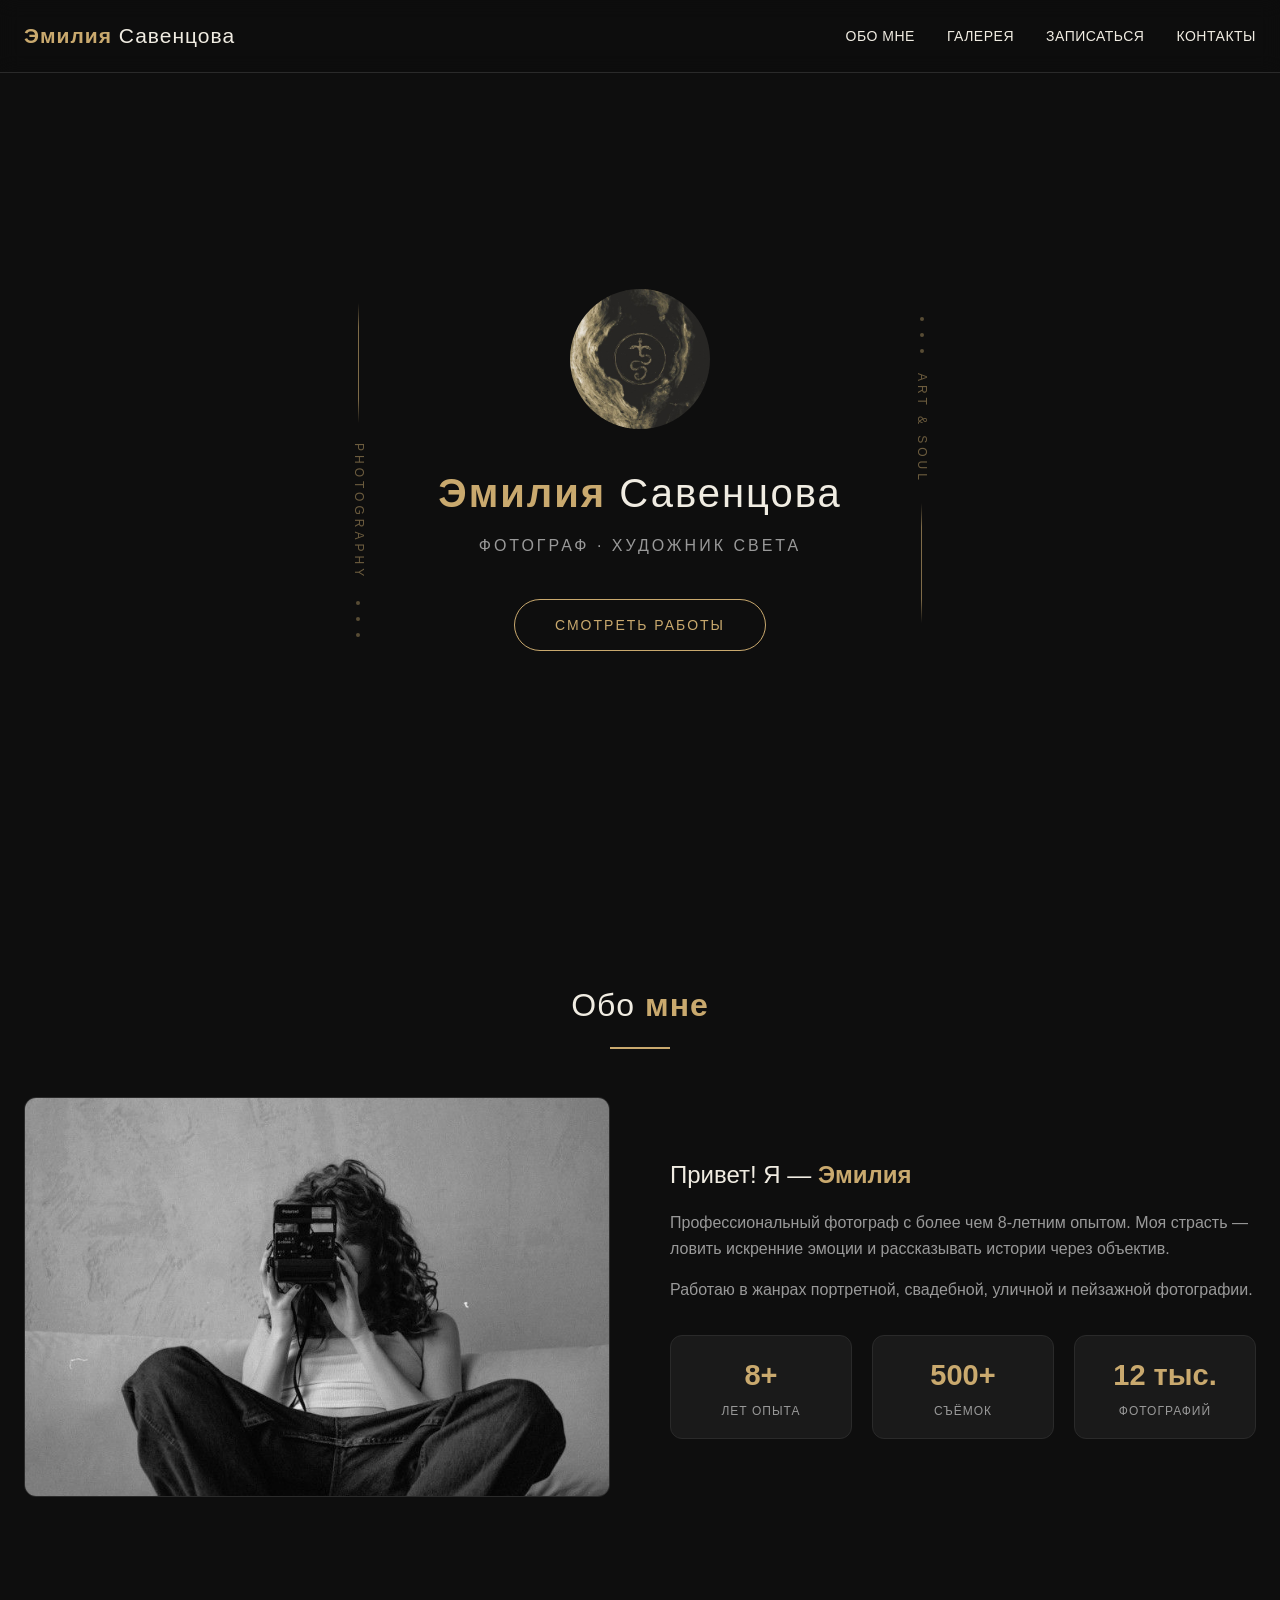
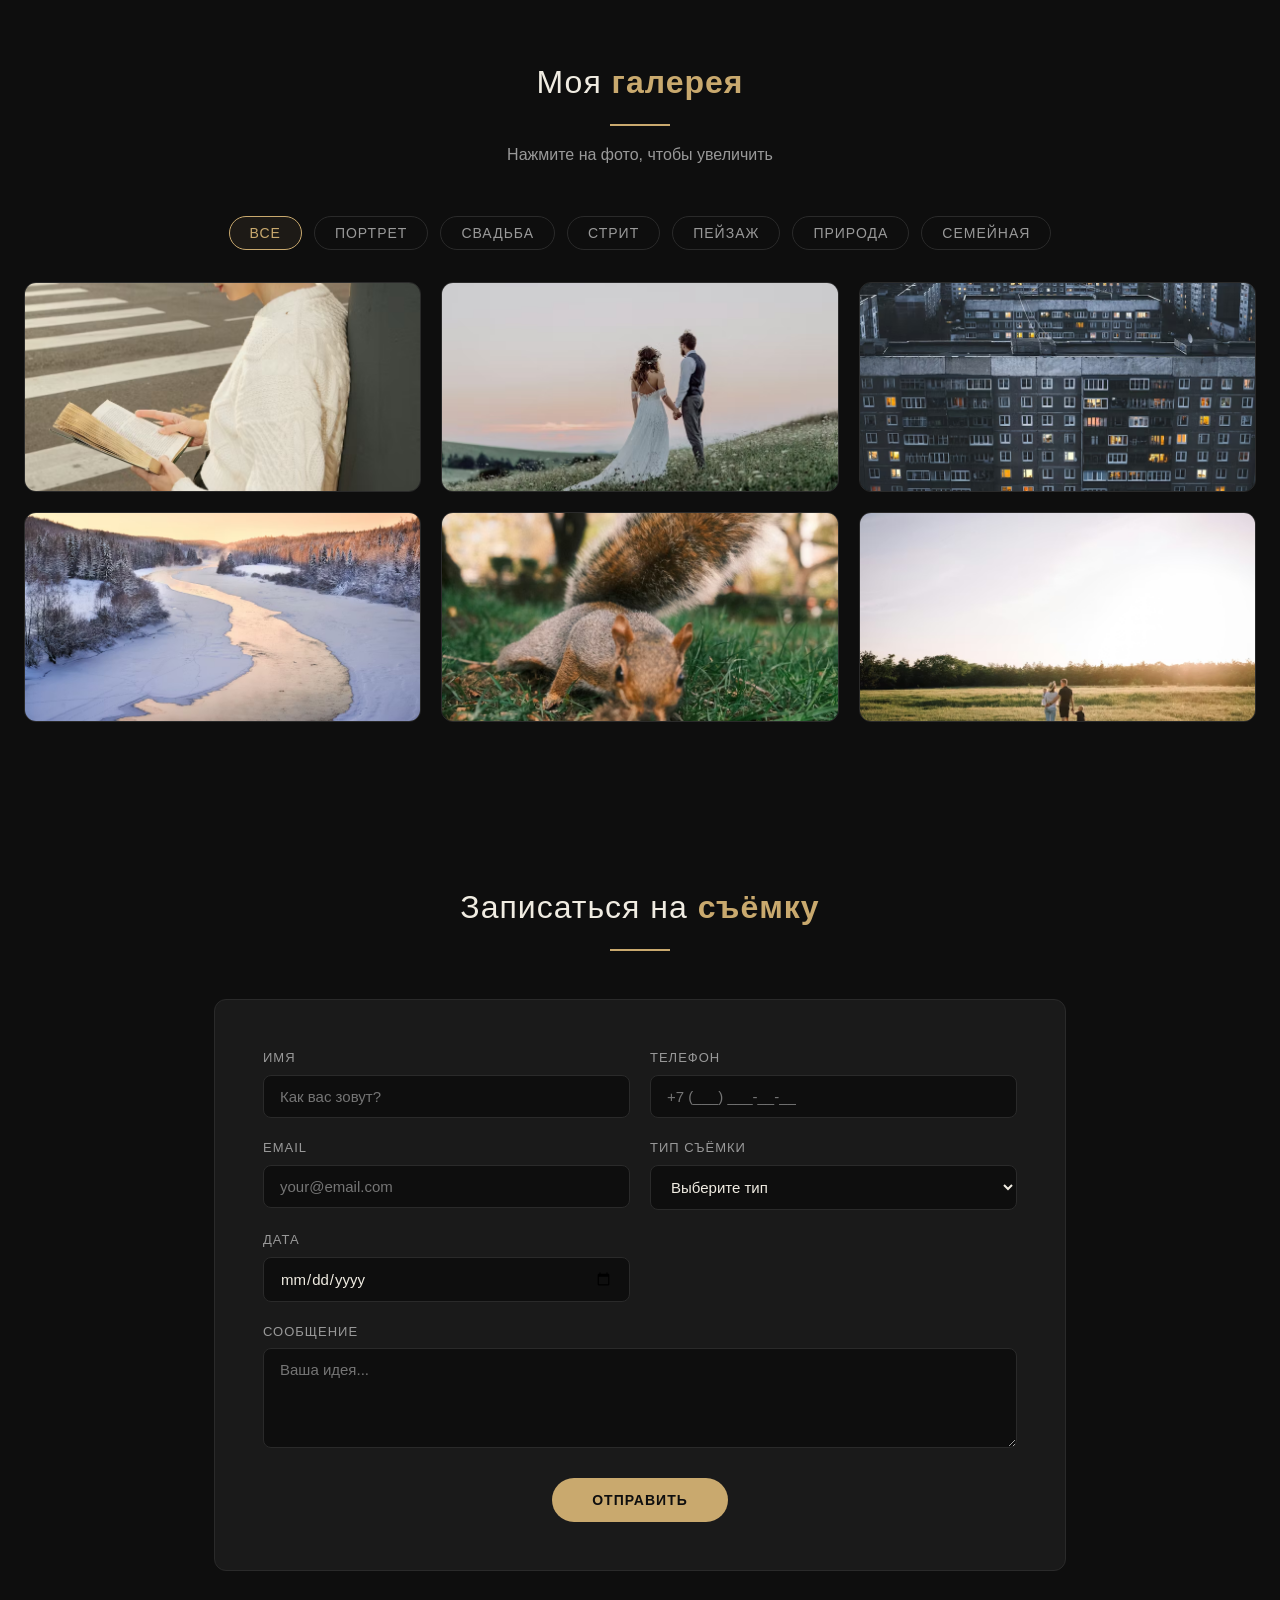
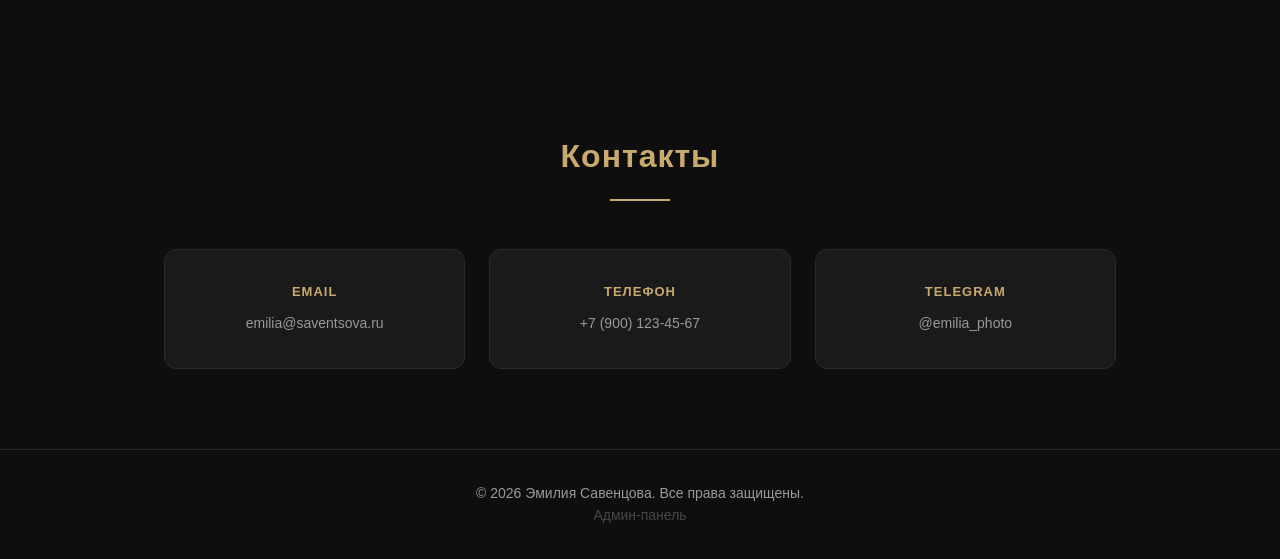
==== index.html @ f5485b7a "Add files via upload" ====
<!DOCTYPE html>
<html lang="ru">
<head>
  <meta charset="UTF-8">
  <meta name="viewport" content="width=device-width, initial-scale=1.0">
  <title>Эмилия Савенцова — Фотограф</title>
  <link rel="stylesheet" href="css/style.css">
</head>
<body>

  <!-- экран загрузки -->
  <div class="preloader">
    <div class="preloader__spinner"></div>
  </div>

  <!-- шапка сайта -->
  <header class="header">
    <div class="header__container">
      <a href="#main" class="header__logo">Эмилия <span class="header__logo-accent">Савенцова</span></a>
      <nav class="nav">
        <ul class="nav__list" id="navList">
          <li class="nav__item"><a href="#about" class="nav__link">Обо мне</a></li>
          <li class="nav__item"><a href="#gallery" class="nav__link">Галерея</a></li>
          <li class="nav__item"><a href="#booking" class="nav__link">Записаться</a></li>
          <li class="nav__item"><a href="#contacts" class="nav__link">Контакты</a></li>
        </ul>
        <button class="nav__burger" id="burgerBtn" aria-label="Меню">
          <span class="nav__burger-line"></span>
          <span class="nav__burger-line"></span>
          <span class="nav__burger-line"></span>
        </button>
      </nav>
    </div>
  </header>

  <main>
    <div class="container">
      
      <!-- главный экран -->
      <section class="main" id="main">
        <div class="main__decor main__decor--left">
          <div class="main__decor-line"></div>
          <span class="main__decor-text">Photography</span>
          <div class="main__decor-dots"><span></span><span></span><span></span></div>
        </div>

        <div class="main__content">
          <div class="main__avatar">
            <img class="main__avatar-img" src="images/logo_2.jpg" alt="Логотип">
          </div>
          <h1 class="main__title"><strong class="main__title-accent">Эмилия</strong> Савенцова</h1>
          <p class="main__subtitle">Фотограф · Художник света</p>
          <a href="#gallery" class="main__btn">Смотреть работы</a>
        </div>

        <div class="main__decor main__decor--right">
          <div class="main__decor-dots"><span></span><span></span><span></span></div>
          <span class="main__decor-text">Art & Soul</span>
          <div class="main__decor-line"></div>
        </div>
      </section>

      <!-- Обо мне -->
      <section class="about" id="about">
        <div class="about__header section-header">
          <h2 class="section-header__title">Обо <strong class="section-header__title-accent">мне</strong></h2>
          <div class="section-header__divider"></div>
        </div>
        <div class="about__grid">
          <div class="about__image">
            <img class="about__image-img" src="images/logo.jpg" alt="Фото Эмилии">
          </div>
          <div class="about__text">
            <h3 class="about__subtitle">Привет! Я — <strong class="about__subtitle-accent">Эмилия</strong></h3>
            <p class="about__desc">Профессиональный фотограф с более чем 8-летним опытом. Моя страсть — ловить искренние эмоции и рассказывать истории через объектив.</p>
            <p class="about__desc">Работаю в жанрах портретной, свадебной, уличной и пейзажной фотографии.</p>
            <div class="about__stats">
              <div class="about__stat"><div class="about__stat-number">8+</div><div class="about__stat-label">Лет опыта</div></div>
              <div class="about__stat"><div class="about__stat-number">500+</div><div class="about__stat-label">Съёмок</div></div>
              <div class="about__stat"><div class="about__stat-number">12 тыс.</div><div class="about__stat-label">Фотографий</div></div>
            </div>
          </div>
        </div>
      </section>

      <!-- Галерея -->
      <section class="gallery" id="gallery">
        <div class="gallery__header section-header">
          <h2 class="section-header__title">Моя <strong class="section-header__title-accent">галерея</strong></h2>
          <div class="section-header__divider"></div>
          <p class="section-header__desc">Нажмите на фото, чтобы увеличить</p>
        </div>

        <div class="gallery__filters">
          <button class="gallery__filter-btn gallery__filter-btn--active" data-filter="all">Все</button>
          <button class="gallery__filter-btn" data-filter="portrait">Портрет</button>
          <button class="gallery__filter-btn" data-filter="wedding">Свадьба</button>
          <button class="gallery__filter-btn" data-filter="street">Стрит</button>
          <button class="gallery__filter-btn" data-filter="landscape">Пейзаж</button>
          <button class="gallery__filter-btn" data-filter="nature">Природа</button>
          <button class="gallery__filter-btn" data-filter="family">Семейная</button>
        </div>

        <div class="gallery__grid">
          <div class="gallery__item" data-category="portrait">
            <img class="gallery__item-img" src="images/portrait_1.avif" alt="Портрет" loading="lazy">
            <div class="gallery__item-overlay">
              <div class="gallery__item-title">Портрет в студии</div>
              <div class="gallery__item-category">Портрет</div>
            </div>
          </div>
          <div class="gallery__item" data-category="wedding">
            <img class="gallery__item-img" src="images/wedding_1.avif" alt="Свадьба" loading="lazy">
            <div class="gallery__item-overlay">
              <div class="gallery__item-title">Свадебная фотосессия</div>
              <div class="gallery__item-category">Свадьба</div>
            </div>
          </div>
          <div class="gallery__item" data-category="street">
            <img class="gallery__item-img" src="images/street_1.avif" alt="Стрит" loading="lazy">
            <div class="gallery__item-overlay">
              <div class="gallery__item-title">Городские огни</div>
              <div class="gallery__item-category">Стрит</div>
            </div>
          </div>
          <div class="gallery__item" data-category="landscape">
            <img class="gallery__item-img" src="images/landscape_1.avif" alt="Пейзаж" loading="lazy">
            <div class="gallery__item-overlay">
              <div class="gallery__item-title">Горное озеро</div>
              <div class="gallery__item-category">Пейзаж</div>
            </div>
          </div>
          <div class="gallery__item" data-category="nature">
            <img class="gallery__item-img" src="images/nature_1.avif" alt="Природа" loading="lazy">
            <div class="gallery__item-overlay">
              <div class="gallery__item-title">Весенний бельченок</div>
              <div class="gallery__item-category">Природа</div>
            </div>
          </div>
          <div class="gallery__item" data-category="family">
            <img class="gallery__item-img" src="images/family_1.avif" alt="Семейная" loading="lazy">
            <div class="gallery__item-overlay">
              <div class="gallery__item-title">Семейный день</div>
              <div class="gallery__item-category">Семейная</div>
            </div>
          </div>
        </div>
      </section>

      <!-- Форма записи -->
      <section class="booking" id="booking">
        <div class="booking__header section-header">
          <h2 class="section-header__title">Записаться на <strong class="section-header__title-accent">съёмку</strong></h2>
          <div class="section-header__divider"></div>
        </div>
        <form class="booking__form" id="bookingForm">
          <div class="booking__form-group">
            <label class="booking__form-label" for="bookName">Имя</label>
            <input class="booking__form-input" type="text" id="bookName" placeholder="Как вас зовут?" required>
          </div>
          <div class="booking__form-group">
            <label class="booking__form-label" for="bookPhone">Телефон</label>
            <input class="booking__form-input" type="tel" id="bookPhone" placeholder="+7 (___) ___-__-__" required>
          </div>
          <div class="booking__form-group">
            <label class="booking__form-label" for="bookEmail">Email</label>
            <input class="booking__form-input" type="email" id="bookEmail" placeholder="your@email.com">
          </div>
          <div class="booking__form-group">
            <label class="booking__form-label" for="bookType">Тип съёмки</label>
            <select class="booking__form-select" id="bookType" required>
              <option value="" disabled selected>Выберите тип</option>
              <option value="portrait">Портрет</option>
              <option value="wedding">Свадьба</option>
              <option value="family">Семейная</option>
              <option value="fashion">Фэшн</option>
              <option value="event">Мероприятие</option>
              <option value="other">Другое</option>
            </select>
          </div>
          <div class="booking__form-group">
            <label class="booking__form-label" for="bookDate">Дата</label>
            <input class="booking__form-input" type="date" id="bookDate">
          </div>
          <div class="booking__form-group booking__form-group--full">
            <label class="booking__form-label" for="bookMessage">Сообщение</label>
            <textarea class="booking__form-textarea" id="bookMessage" placeholder="Ваша идея..."></textarea>
          </div>
          <button type="submit" class="booking__form-btn">Отправить</button>
        </form>
      </section>

      <!-- Контакты -->
      <section class="contacts" id="contacts">
        <div class="contacts__header section-header">
          <h2 class="section-header__title"><strong class="section-header__title-accent">Контакты</strong></h2>
          <div class="section-header__divider"></div>
        </div>
        <div class="contacts__grid">
          <div class="contacts__card">
            <h4 class="contacts__card-title">Email</h4>
            <a class="contacts__card-link" href="mailto:emilia@saventsova.ru">emilia@saventsova.ru</a>
          </div>
          <div class="contacts__card">
            <h4 class="contacts__card-title">Телефон</h4>
            <a class="contacts__card-link" href="tel:+79001234567">+7 (900) 123-45-67</a>
          </div>
          <div class="contacts__card">
            <h4 class="contacts__card-title">Telegram</h4>
            <a class="contacts__card-link" href="https://t.me/emilia_photo" target="_blank">@emilia_photo</a>
          </div>
        </div>
      </section>

    </div>
  </main>

  <!-- Подвал -->
  <footer class="footer">
    <p class="footer__text">© 2026 Эмилия Савенцова. Все права защищены.</p>
    <!-- Админ панель -->
    <a href="admin.html" class="footer__admin-btn">Админ-панель</a>
  </footer>

  <!-- Увеличение для фото -->
  <div class="lightbox" id="lightbox">
    <button class="lightbox__close" id="lightboxClose">✕</button>
    <img class="lightbox__img" id="lightboxImg" src="" alt="">
  </div>

  <!-- Уведомления -->
  <div class="toast" id="toast"></div>

  <script src="js/script.js"></script>
</body>
</html>
---- css/style.css ----
/* сброс стилей*/
* {
  margin: 0;
  padding: 0;
  box-sizing: border-box;
}

html {
  scroll-behavior: smooth;
  -webkit-text-size-adjust: 100%;
}

body {
  font-family: 'Segoe UI', Tahoma, Geneva, Verdana, sans-serif;
  background-color: #0e0e0e;
  color: #f0ece2;
  line-height: 1.6;
  font-size: 16px;
}

a {
  color: inherit;
  text-decoration: none;
}

button {
  background: none;
  border: none;
  cursor: pointer;
  font-family: inherit;
}

ul {
  list-style: none;
}

img {
  display: block;
  max-width: 100%;
}

.container {
  max-width: 1600px;
  margin: 0 auto;

}

/* общие настройки */

.section-header {
  text-align: center;
  margin-bottom: 48px;
}

.section-header__title {
  font-size: 32px;
  font-weight: 300;
  letter-spacing: 1px;
  margin-bottom: 12px;
}

.section-header__title-accent {
  color: #c9a96e;
  font-weight: 700;
}

.section-header__desc {
  color: #999;
  max-width: 600px;
  margin: 0 auto;
  font-size: 16px;
}

.section-header__divider {
  width: 60px;
  height: 2px;
  background-color: #c9a96e;
  margin: 16px auto;
}

/* шапка */

.header {
  position: fixed;
  top: 0;
  left: 0;
  width: 100%;
  z-index: 100;
  background-color: rgba(14, 14, 14, 0.85);
  border-bottom: 1px solid #2a2a2a;
  backdrop-filter: blur(10px);
}

.header.scrolled {
  background-color: rgba(14, 14, 14, 0.95);
}

.header__container {
  max-width: 1600px;
  margin: 0 auto;
  padding: 0 24px;
  display: flex;
  align-items: center;
  justify-content: space-between;
  height: 72px;
}

.header__logo {
  font-size: 21px;
  font-weight: 700;
  letter-spacing: 1px;
  color: #c9a96e;
}

.header__logo-accent {
  color: #f0ece2;
  font-weight: 300;
}

/* меню */

.nav__list {
  display: flex;
  gap: 32px;
}

.nav__link {
  font-size: 14px;
  font-weight: 500;
  text-transform: uppercase;
  letter-spacing: 0.5px;
  padding-bottom: 4px;
  transition: color 0.3s;
  position: relative;
}

.nav__link::after {
  content: '';
  position: absolute;
  bottom: 0;
  left: 0;
  width: 0;
  height: 2px;
  background-color: #c9a96e;
  transition: width 0.3s;
}

.nav__link:hover {
  color: #c9a96e;
}

.nav__link:hover::after {
  width: 100%;
}

.nav__burger {
  display: none;
  flex-direction: column;
  gap: 5px;
  padding: 8px;
}

.nav__burger-line {
  width: 26px;
  height: 2px;
  background-color: #f0ece2;
  border-radius: 2px;
  transition: 0.3s;
}

.nav__burger.active .nav__burger-line:nth-child(1) {
  transform: rotate(45deg) translate(5px, 5px);
}
.nav__burger.active .nav__burger-line:nth-child(2) {
  opacity: 0;
}
.nav__burger.active .nav__burger-line:nth-child(3) {
  transform: rotate(-45deg) translate(5px, -5px);
}

/* Главный экран*/
.main {
  min-height: 100vh;
  display: flex;
  align-items: center;
  justify-content: center;
  text-align: center;
  padding: 120px 80px 80px; /* Увеличены отступы по бокам */
  position: relative;
  gap: 40px; /* Расстояние между декором и контентом */
}

.main__decor {
  display: flex;
  flex-direction: column;
  align-items: center;
  justify-content: center;
  gap: 20px;
  min-width: 80px;
}

.main__decor--left {
  order: 1;
}

.main__content {
  order: 2;
  flex: 0 1 auto;
  max-width: 700px;
}

.main__decor--right {
  order: 3;
}

/* Вертикальная линия */
.main__decor-line {
  width: 1px;
  height: 120px;
  background: linear-gradient(to bottom,
    transparent 0%,
    #c9a96e 20%,
    #c9a96e 80%,
    transparent 100%);
  opacity: 0.6;
}

/* Вертикальный текст */
.main__decor-text {
  writing-mode: vertical-rl;
  text-orientation: mixed;
  font-size: 12px;
  letter-spacing: 4px;
  text-transform: uppercase;
  color: #c9a96e;
  opacity: 0.5;
  font-weight: 300;
}

/* Точки */
.main__decor-dots {
  display: flex;
  flex-direction: column;
  gap: 12px;
}

.main__decor-dots span {
  width: 4px;
  height: 4px;
  border-radius: 50%;
  background-color: #c9a96e;
  opacity: 0.4;
  display: block;
}

.main__content {
  position: relative;
  z-index: 1;
  max-width: 700px;
}

.main__avatar {
  width: 140px;
  height: 140px;
  border-radius: 50%;
  margin: 0 auto 32px;
  background: linear-gradient(135deg, #c9a96e, #8b6914);
  display: flex;
  align-items: center;
  justify-content: center;
  overflow: hidden;
  animation: float 6s ease-in-out infinite;
}

.main__avatar-img {
  width: 100%;
  height: 100%;
  object-fit: cover;
}

.main__title {
  font-size: 40px;
  font-weight: 300;
  letter-spacing: 2px;
  margin-bottom: 8px;
}

.main__title-accent {
  color: #c9a96e;
  font-weight: 700;
}

.main__subtitle {
  font-size: 16px;
  color: #999;
  margin-bottom: 40px;
  letter-spacing: 3px;
  text-transform: uppercase;
}

.main__btn {
  display: inline-block;
  padding: 14px 40px;
  border: 1px solid #c9a96e;
  color: #c9a96e;
  font-size: 14px;
  letter-spacing: 2px;
  text-transform: uppercase;
  border-radius: 50px;
  transition: 0.3s;
}

.main__btn:hover {
  background-color: #c9a96e;
  color: #0e0e0e;
  box-shadow: 0 0 40px rgba(201, 169, 110, 0.3);
}

/* Обо мне */

.about {
  padding: 80px 24px;
  max-width: 1280px;
  margin: 0 auto;
}

.about__grid {
  display: grid;
  grid-template-columns: 1fr 1fr;
  gap: 60px;
  align-items: center;
}

.about__image {
  width: 100%;
  height: 400px;
  background: linear-gradient(135deg, #1a1a1a, #2a2a2a);
  border-radius: 12px;
  display: flex;
  align-items: center;
  justify-content: center;
  border: 1px solid #2a2a2a;
  overflow: hidden;
}

.about__image-img {
  width: 100%;
  height: 100%;
  object-fit: cover;
}

.about__subtitle {
  font-size: 24px;
  font-weight: 300;
  margin-bottom: 16px;
}

.about__subtitle-accent {
  color: #c9a96e;
}

.about__desc {
  color: #999;
  margin-bottom: 16px;
  font-size: 16px;
}

.about__stats {
  display: grid;
  grid-template-columns: 1fr 1fr 1fr;
  gap: 20px;
  margin-top: 32px;
}

.about__stat {
  text-align: center;
  padding: 16px;
  background-color: #1a1a1a;
  border-radius: 12px;
  border: 1px solid #2a2a2a;
}

.about__stat-number {
  font-size: 29px;
  font-weight: 700;
  color: #c9a96e;
}

.about__stat-label {
  font-size: 12px;
  color: #999;
  text-transform: uppercase;
  letter-spacing: 1px;
  margin-top: 4px;
}

/*Галерея */

.gallery {
  padding: 80px 24px;
  max-width: 1280px;
  margin: 0 auto;
}

.gallery__filters {
  display: flex;
  flex-wrap: wrap;
  justify-content: center;
  gap: 12px;
  margin-bottom: 32px;
}

.gallery__filter-btn {
  padding: 8px 20px;
  border: 1px solid #2a2a2a;
  background: transparent;
  color: #999;
  font-size: 14px;
  letter-spacing: 1px;
  text-transform: uppercase;
  border-radius: 50px;
  transition: 0.3s;
}

.gallery__filter-btn:hover,
.gallery__filter-btn--active {
  border-color: #c9a96e;
  color: #c9a96e;
  background-color: rgba(201, 169, 110, 0.08);
}

.gallery__grid {
  display: grid;
  grid-template-columns: repeat(3, 1fr);
  gap: 20px;
}

.gallery__item {
  position: relative;
  border-radius: 12px;
  overflow: hidden;
  height: 210px;
  background-color: #1a1a1a;
  border: 1px solid #2a2a2a;
  cursor: pointer;
  transition: 0.3s;
}

.gallery__item--hidden {
  display: none;
}

.gallery__item:hover {
  transform: translateY(-4px);
  box-shadow: 0 8px 32px rgba(0, 0, 0, 0.4);
  border-color: #c9a96e;
}

.gallery__item-img {
  width: 100%;
  height: 100%;
  object-fit: cover;
  transition: transform 0.5s;
}

.gallery__item:hover .gallery__item-img {
  transform: scale(1.05);
}

.gallery__item-overlay {
  position: absolute;
  top: 0;
  left: 0;
  right: 0;
  bottom: 0;
  background: linear-gradient(to top, rgba(14,14,14,0.85) 0%, transparent 60%);
  opacity: 0;
  transition: opacity 0.3s;
  display: flex;
  align-items: flex-end;
  padding: 20px;
}

.gallery__item:hover .gallery__item-overlay {
  opacity: 1;
}

.gallery__item-overlay-content {
  color: #f0ece2;
}

.gallery__item-title {
  font-size: 15px;
  font-weight: 600;
  margin-bottom: 4px;
}

.gallery__item-category {
  font-size: 13px;
  color: #c9a96e;
  text-transform: uppercase;
  letter-spacing: 1px;
}

/* Форма записи */

.booking {
  padding: 80px 24px;
  max-width: 900px;
  margin: 0 auto;
}

.booking__form {
  background-color: #1a1a1a;
  border-radius: 12px;
  border: 1px solid #2a2a2a;
  padding: 48px;
  display: grid;
  grid-template-columns: 1fr 1fr;
  gap: 20px;
}

.booking__form-group {
  display: flex;
  flex-direction: column;
}

.booking__form-group--full {
  grid-column: 1 / -1;
}

.booking__form-label {
  font-size: 13px;
  color: #999;
  text-transform: uppercase;
  letter-spacing: 1px;
  margin-bottom: 6px;
}

.booking__form-input,
.booking__form-select,
.booking__form-textarea {
  padding: 12px 16px;
  background-color: #0e0e0e;
  border: 1px solid #2a2a2a;
  border-radius: 8px;
  color: #f0ece2;
  font-size: 15px;
  font-family: inherit;
  transition: border-color 0.3s;
  outline: none;
}

.booking__form-input:focus,
.booking__form-select:focus,
.booking__form-textarea:focus {
  border-color: #c9a96e;
}

.booking__form-textarea {
  resize: vertical;
  min-height: 100px;
}

.booking__form-btn {
  padding: 14px 40px;
  background-color: #c9a96e;
  color: #0e0e0e;
  border-radius: 50px;
  font-size: 14px;
  font-weight: 600;
  letter-spacing: 1px;
  text-transform: uppercase;
  transition: 0.3s;
  grid-column: 1 / -1;
  justify-self: center;
  margin-top: 10px;
}

.booking__form-btn:hover {
  background-color: #dfc08a;
  box-shadow: 0 0 30px rgba(201, 169, 110, 0.3);
}

/* контакты */

.contacts {
  padding: 80px 24px;
  max-width: 1000px;
  margin: 0 auto;
}

.contacts__grid {
  display: grid;
  grid-template-columns: 1fr 1fr 1fr;
  gap: 24px;
}

.contacts__card {
  text-align: center;
  padding: 32px 16px;
  background-color: #1a1a1a;
  border-radius: 12px;
  border: 1px solid #2a2a2a;
  transition: 0.3s;
}

.contacts__card:hover {
  border-color: #c9a96e;
  transform: translateY(-4px);
  box-shadow: 0 8px 32px rgba(0, 0, 0, 0.4);
}

.contacts__card-icon {
  font-size: 32px;
  margin-bottom: 12px;
}

.contacts__card-title {
  font-size: 13px;
  text-transform: uppercase;
  letter-spacing: 1px;
  color: #c9a96e;
  margin-bottom: 8px;
}

.contacts__card-link {
  color: #999;
  font-size: 14px;
  transition: color 0.3s;
}

.contacts__card-link:hover {
  color: #c9a96e;
}

/* Подвал */

.footer {
  text-align: center;
  padding: 32px 24px;
  border-top: 1px solid #2a2a2a;
  color: #999;
  font-size: 14px;
}

.footer__admin-btn {
  color: #999;
  cursor: pointer;
  opacity: 0.4;
  transition: 0.3s;
  margin-top: 8px;
  font-size: 14px;
}

.footer__admin-btn:hover {
  color: #c9a96e;
  opacity: 1;
}

/* Увеличение фото*/

.lightbox {
  position: fixed;
  top: 0;
  left: 0;
  right: 0;
  bottom: 0;
  z-index: 200;
  background-color: rgba(0, 0, 0, 0.92);
  display: none;
  align-items: center;
  justify-content: center;
  padding: 40px;
  animation: fadeIn 0.3s;
}

.lightbox.active {
  display: flex;
}

.lightbox__img {
  max-width: 90%;
  max-height: 85%;
  border-radius: 12px;
  box-shadow: 0 0 80px rgba(0, 0, 0, 0.6);
}

.lightbox__close {
  position: absolute;
  top: 24px;
  right: 32px;
  font-size: 29px;
  color: #f0ece2;
  width: 48px;
  height: 48px;
  display: flex;
  align-items: center;
  justify-content: center;
  border-radius: 50%;
  background-color: rgba(255, 255, 255, 0.1);
  transition: 0.3s;
}

.lightbox__close:hover {
  background-color: rgba(255, 255, 255, 0.2);
  color: #c9a96e;
}

/* Админ панель*/

.admin {
  position: fixed;
  top: 0;
  left: 0;
  right: 0;
  bottom: 0;
  z-index: 300;
  background-color: rgba(0, 0, 0, 0.85);
  display: none;
  align-items: flex-start;
  justify-content: center;
  padding: 40px 24px;
  overflow-y: auto;
}

.admin.active {
  display: flex;
}

.admin--hidden {
  display: none;
}

.admin__panel {
  background-color: #1a1a1a;
  border: 1px solid #2a2a2a;
  border-radius: 12px;
  width: 100%;
  max-width: 800px;
  padding: 40px;
  position: relative;
  animation: slideUp 0.4s;
}

.admin__title {
  font-size: 24px;
  font-weight: 300;
  margin-bottom: 8px;
}

.admin__title-accent {
  color: #c9a96e;
}

.admin__subtitle {
  color: #999;
  font-size: 14px;
  margin-bottom: 24px;
}

.admin__close {
  position: absolute;
  top: 24px;
  right: 24px;
  font-size: 24px;
  color: #999;
  width: 40px;
  height: 40px;
  display: flex;
  align-items: center;
  justify-content: center;
  border-radius: 50%;
  background-color: rgba(255, 255, 255, 0.05);
  transition: 0.3s;
}

.admin__close:hover {
  background-color: rgba(255, 255, 255, 0.1);
  color: #c9a96e;
}

.admin__login {
  max-width: 400px;
  margin: 40px auto 0;
  text-align: center;
}

.admin__hint {
  color: #999;
  margin-bottom: 16px;
  font-size: 14px;
}

.admin__input {
  width: 100%;
  padding: 12px;
  background-color: #0e0e0e;
  border: 1px solid #2a2a2a;
  border-radius: 8px;
  color: #f0ece2;
  font-size: 16px;
  margin-bottom: 16px;
  outline: none;
  text-align: center;
}

.admin__error {
  color: #c0392b;
  font-size: 14px;
  margin-bottom: 12px;
  display: none;
}

.admin__error.active {
  display: block;
}

.admin__content {
  margin-top: 24px;
}

.admin__content--hidden {
  display: none;
}

.admin__upload {
  border: 2px dashed #2a2a2a;
  border-radius: 12px;
  padding: 32px;
  text-align: center;
  margin-bottom: 24px;
  transition: 0.3s;
  cursor: pointer;
}

.admin__upload:hover,
.admin__upload--drag {
  border-color: #c9a96e;
  background-color: rgba(201, 169, 110, 0.04);
}

.admin__upload-icon {
  font-size: 40px;
  margin-bottom: 8px;
}

.admin__upload-hint {
  font-size: 13px;
  color: #666;
  margin-top: 4px;
}

.admin__upload-input {
  display: none;
}

.admin__meta {
  display: grid;
  grid-template-columns: 1fr 1fr;
  gap: 16px;
  margin-bottom: 24px;
}

.admin__list-title {
  font-size: 16px;
  font-weight: 400;
  margin-bottom: 16px;
  color: #999;
}

.admin__photos-list {
  display: flex;
  flex-direction: column;
  gap: 8px;
  max-height: 300px;
  overflow-y: auto;
}

.admin__photo {
  display: flex;
  align-items: center;
  gap: 12px;
  padding: 12px;
  background-color: #0e0e0e;
  border-radius: 8px;
  border: 1px solid #2a2a2a;
}

.admin__photo-img {
  width: 50px;
  height: 50px;
  border-radius: 6px;
  object-fit: cover;
  flex-shrink: 0;
}

.admin__photo-info {
  flex: 1;
  min-width: 0;
}

.admin__photo-title {
  font-size: 14px;
  font-weight: 600;
  white-space: nowrap;
  overflow: hidden;
  text-overflow: ellipsis;
}

.admin__photo-meta {
  font-size: 12px;
  color: #999;
}

.admin__photo-delete {
  padding: 6px 14px;
  border: 1px solid #c0392b;
  color: #c0392b;
  border-radius: 6px;
  font-size: 13px;
  transition: 0.3s;
  flex-shrink: 0;
}

.admin__photo-delete:hover {
  background-color: #c0392b;
  color: white;
}

/* Всплывающие уведомления */

.toast {
  position: fixed;
  bottom: 32px;
  right: 32px;
  padding: 14px 24px;
  background-color: #1a1a1a;
  border: 1px solid #c9a96e;
  border-radius: 12px;
  color: #f0ece2;
  font-size: 14px;
  z-index: 500;
  box-shadow: 0 8px 32px rgba(0, 0, 0, 0.4);
  transform: translateY(100px);
  opacity: 0;
  transition: all 0.4s;
}

.toast.active {
  transform: translateY(0);
  opacity: 1;
}

/* анимация */
@keyframes fadeIn {
  from { opacity: 0; }
  to { opacity: 1; }
}

@keyframes slideUp {
  from { opacity: 0; transform: translateY(30px); }
  to { opacity: 1; transform: translateY(0); }
}

/* Адаптивность (796px и ниже) */
@media (max-width: 796px) {

  /*  Шапка и навигация  */
  .header__container {
    padding: 0 16px;
    height: 64px;
  }

  .header__logo {
    font-size: 18px;
  }

  .nav__burger {
    display: flex;
    padding: 6px;
  }

  .nav__burger-line {
    width: 24px;
    height: 2px;
  }

  .nav__list {
    position: fixed;
    top: 0;
    right: -100%;
    width: 280px;
    height: 100%;
    background-color: #1a1a1a;
    flex-direction: column;
    padding: 80px 24px 32px;
    gap: 20px;
    transition: right 0.3s ease;
    border-left: 1px solid #2a2a2a;
    z-index: 150;
  }

  .nav__list.open {
    right: 0;
  }

  .nav__link {
    font-size: 16px;
    padding: 8px 0;
  }

  /*  main секция  */
  .main {
    padding: 100px 16px 60px;
    min-height: auto;
    padding-bottom: 40px;
  }

  .main__avatar {
    width: 110px;
    height: 110px;
    margin-bottom: 24px;
  }

  .main__title {
    font-size: 28px;
    letter-spacing: 1px;
  }

  .main__subtitle {
    font-size: 14px;
    letter-spacing: 2px;
    margin-bottom: 32px;
  }

  .main__btn {
    padding: 12px 32px;
    font-size: 13px;
  }


  /*  Общие заголовки секций  */
  .section-header__title {
    font-size: 26px;
  }

  .section-header__desc {
    font-size: 14px;
    padding: 0 8px;
  }

  /*  Обо мне  */
  .about {
    padding: 60px 16px;
  }

  .about__grid {
    grid-template-columns: 1fr;
    gap: 32px;
  }

  .about__image {
    height: 320px;
    border-radius: 10px;
  }

  .about__subtitle {
    font-size: 20px;
    text-align: center;
  }

  .about__desc {
    font-size: 15px;
    text-align: center;
  }

  .about__stats {
    grid-template-columns: 1fr;
    gap: 12px;
    margin-top: 24px;
  }

  .about__stat {
    padding: 14px;
    border-radius: 10px;
  }

  .about__stat-number {
    font-size: 24px;
  }

  .about__stat-label {
    font-size: 11px;
  }

  /*  Галерея  */
  .gallery {
    padding: 60px 16px;
  }

  .gallery__filters {
    gap: 8px;
    margin-bottom: 24px;
    flex-wrap: wrap;
  }

  .gallery__filter-btn {
    padding: 6px 14px;
    font-size: 12px;
    border-radius: 40px;
  }

  .gallery__grid {
    grid-template-columns: 1fr;
    gap: 16px;
  }

  .gallery__item {
    height: auto;
    min-height: 280px;
    aspect-ratio: 3/4;
    border-radius: 10px;
  }

  .gallery__item-img {
    border-radius: 10px;
  }

  .gallery__item-overlay {
    padding: 16px;
  }

  .gallery__item-title {
    font-size: 14px;
  }

  .gallery__item-category {
    font-size: 12px;
  }

  /*  Форма записи  */
  .booking {
    padding: 60px 16px;
  }

  .booking__form {
    padding: 24px 20px;
    grid-template-columns: 1fr;
    gap: 16px;
    border-radius: 10px;
  }

  .booking__form-label {
    font-size: 12px;
    margin-bottom: 4px;
  }

  .booking__form-input,
  .booking__form-select,
  .booking__form-textarea {
    padding: 10px 14px;
    font-size: 14px;
    border-radius: 6px;
  }

  .booking__form-textarea {
    min-height: 90px;
  }

  .booking__form-btn {
    padding: 12px 32px;
    font-size: 13px;
    margin-top: 8px;
    width: 100%;
    justify-self: stretch;
  }

  /*  Контакты  */
  .contacts {
    padding: 60px 16px;
  }

  .contacts__grid {
    grid-template-columns: 1fr;
    gap: 16px;
  }

  .contacts__card {
    padding: 24px 16px;
    border-radius: 10px;
  }

  .contacts__card-icon {
    font-size: 28px;
    margin-bottom: 10px;
  }

  .contacts__card-title {
    font-size: 12px;
    margin-bottom: 6px;
  }

  .contacts__card-link {
    font-size: 14px;
  }

  /*  Подвал */
  .footer {
    padding: 24px 16px;
    font-size: 13px;
  }

  .footer__admin-btn {
    font-size: 13px;
    margin-top: 6px;
  }

  /*  Lightbox  */
  .lightbox {
    padding: 20px 16px;
  }

  .lightbox__img {
    max-width: 100%;
    max-height: 75%;
    border-radius: 8px;
  }

  .lightbox__close {
    top: 16px;
    right: 16px;
    width: 40px;
    height: 40px;
    font-size: 24px;
  }

/* Адаптивность для мобильных устройств */
@media (max-width: 992px) {
  .main {
    padding: 100px 24px 60px;
    gap: 0;
  }

  .main__decor {
    display: none;
  }
}
}
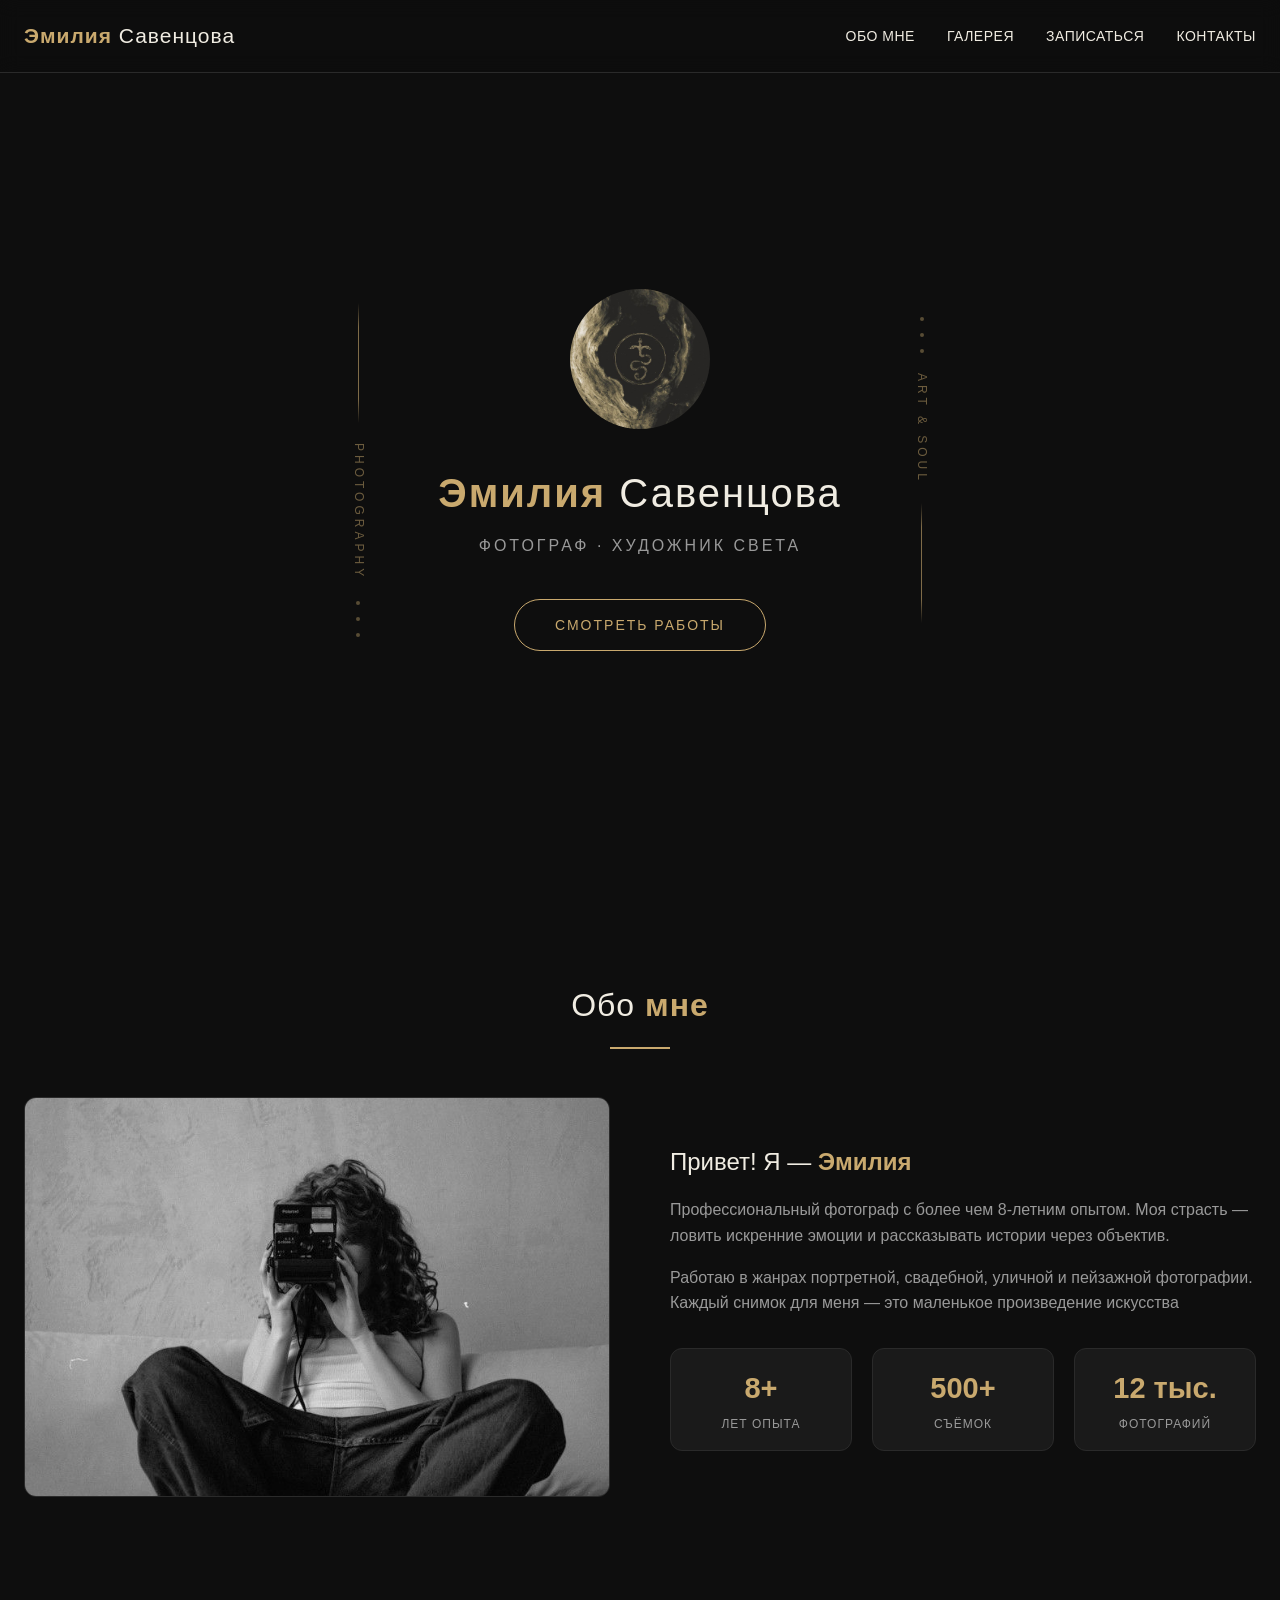
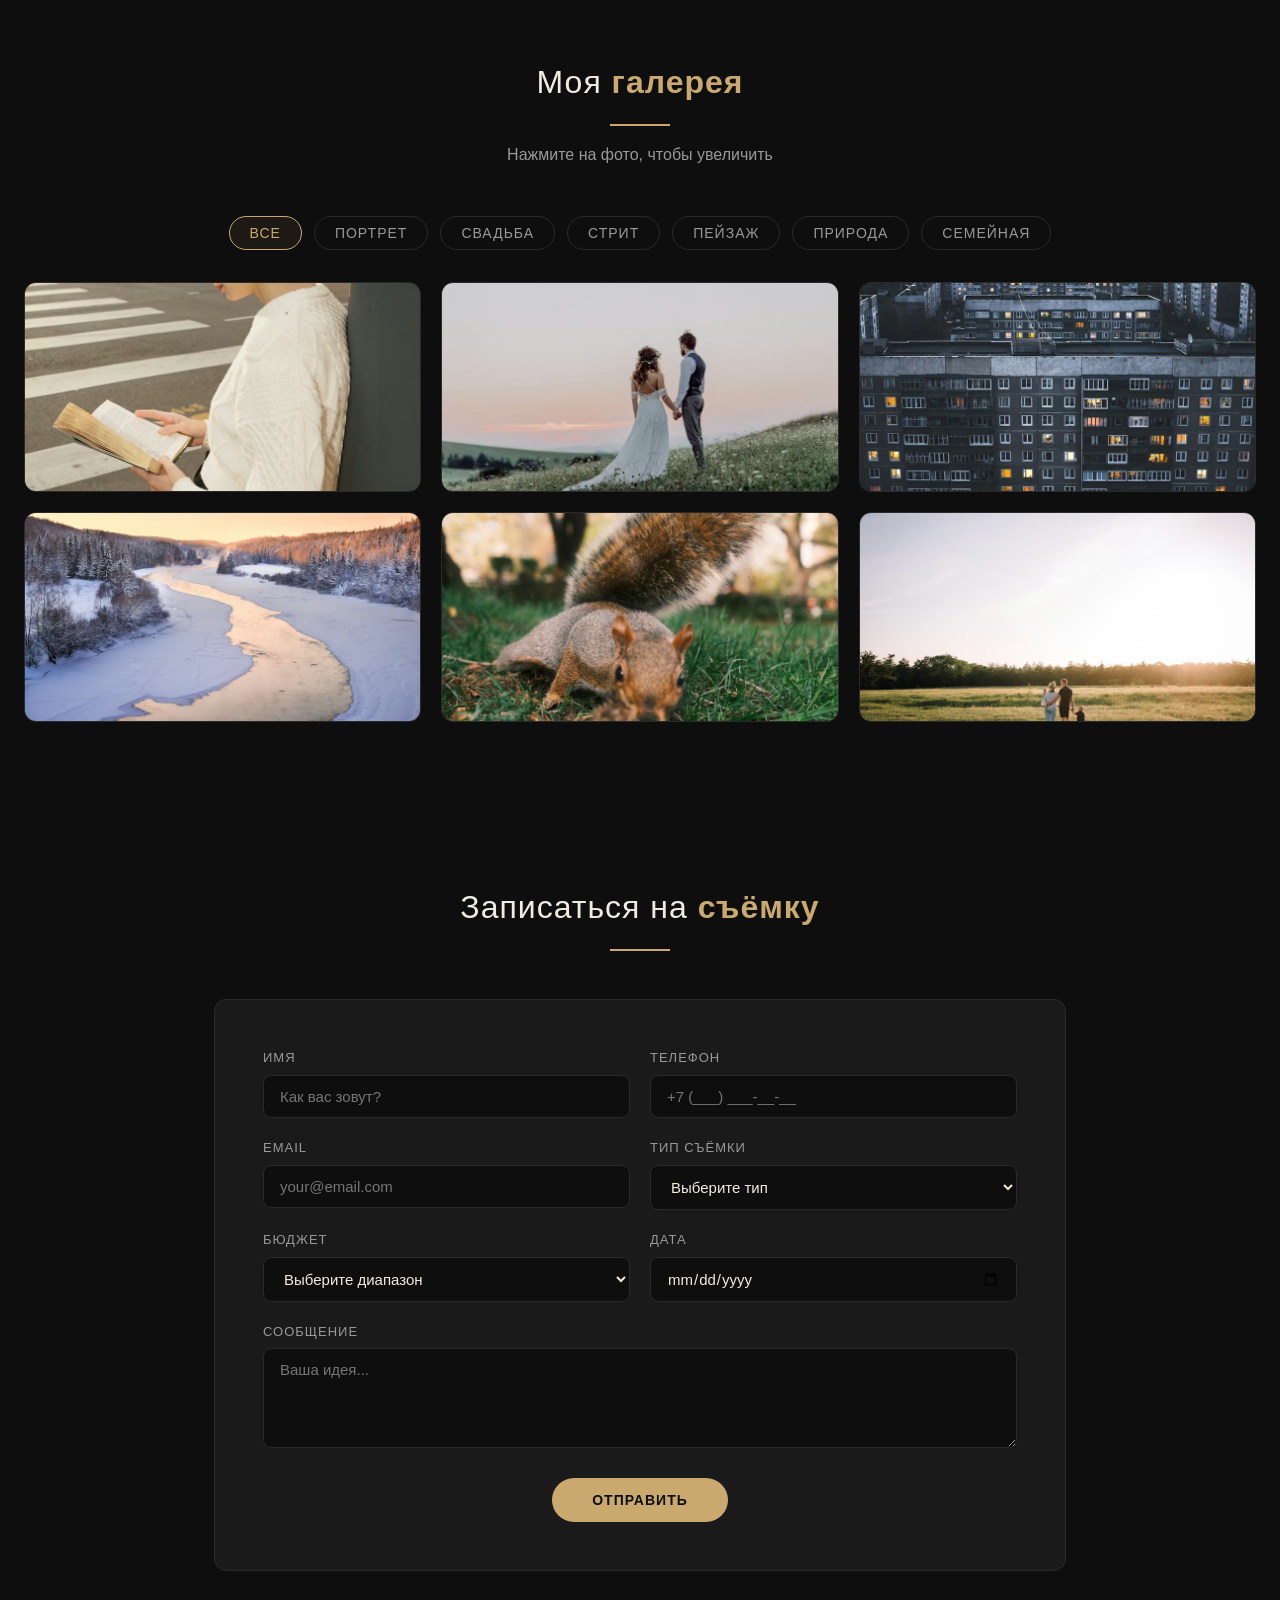
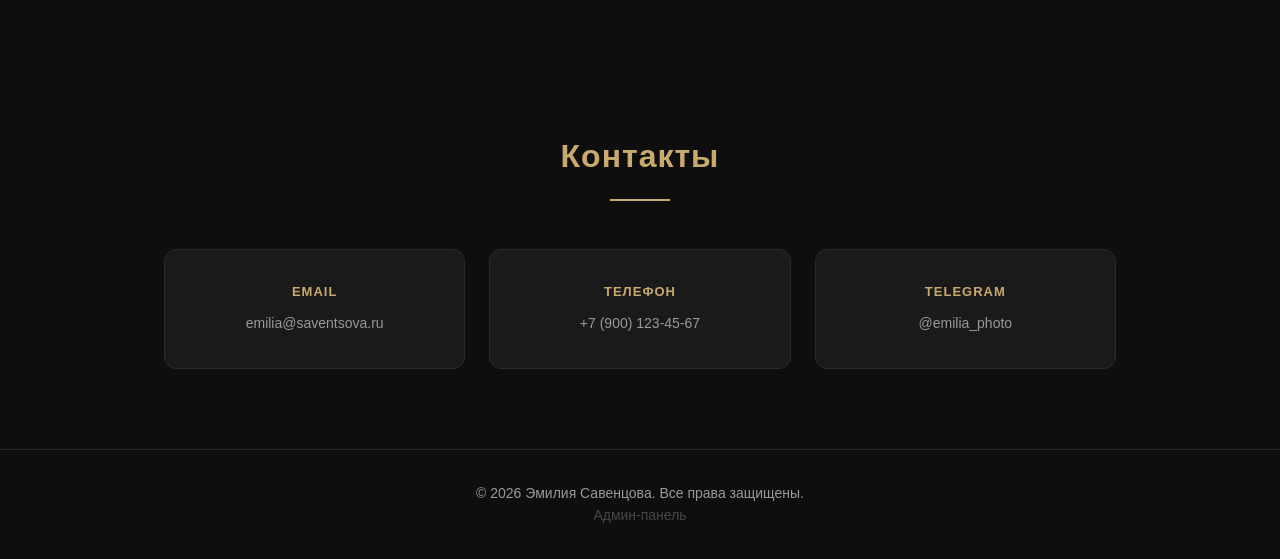
==== commit ad408109: "Add files via upload" ====
--- a/index.html
+++ b/index.html
@@ -60,7 +60,7 @@
         </div>
       </section>
 
-      <!-- Обо мне -->
+      <!-- обо мне -->
       <section class="about" id="about">
         <div class="about__header section-header">
           <h2 class="section-header__title">Обо <strong class="section-header__title-accent">мне</strong></h2>
@@ -73,7 +73,7 @@
           <div class="about__text">
             <h3 class="about__subtitle">Привет! Я — <strong class="about__subtitle-accent">Эмилия</strong></h3>
             <p class="about__desc">Профессиональный фотограф с более чем 8-летним опытом. Моя страсть — ловить искренние эмоции и рассказывать истории через объектив.</p>
-            <p class="about__desc">Работаю в жанрах портретной, свадебной, уличной и пейзажной фотографии.</p>
+            <p class="about__desc">Работаю в жанрах портретной, свадебной, уличной и пейзажной фотографии. Каждый снимок для меня — это маленькое произведение искусства</p>
             <div class="about__stats">
               <div class="about__stat"><div class="about__stat-number">8+</div><div class="about__stat-label">Лет опыта</div></div>
               <div class="about__stat"><div class="about__stat-number">500+</div><div class="about__stat-label">Съёмок</div></div>
@@ -83,7 +83,7 @@
         </div>
       </section>
 
-      <!-- Галерея -->
+      <!-- галерея -->
       <section class="gallery" id="gallery">
         <div class="gallery__header section-header">
           <h2 class="section-header__title">Моя <strong class="section-header__title-accent">галерея</strong></h2>
@@ -147,7 +147,7 @@
         </div>
       </section>
 
-      <!-- Форма записи -->
+     <!-- форма записи -->
       <section class="booking" id="booking">
         <div class="booking__header section-header">
           <h2 class="section-header__title">Записаться на <strong class="section-header__title-accent">съёмку</strong></h2>
@@ -179,6 +179,17 @@
             </select>
           </div>
           <div class="booking__form-group">
+            <label class="booking__form-label" for="bookBudget">Бюджет</label>
+            <select class="booking__form-select" id="bookBudget">
+              <option value="" disabled selected>Выберите диапазон</option>
+              <option value="5000">до 5 000 ₽</option>
+              <option value="10000">5 000 – 10 000 ₽</option>
+              <option value="20000">10 000 – 20 000 ₽</option>
+              <option value="30000">20 000 – 30 000 ₽</option>
+              <option value="more">более 30 000 ₽</option>
+            </select>
+          </div>
+          <div class="booking__form-group">
             <label class="booking__form-label" for="bookDate">Дата</label>
             <input class="booking__form-input" type="date" id="bookDate">
           </div>
@@ -190,7 +201,7 @@
         </form>
       </section>
 
-      <!-- Контакты -->
+      <!-- контакты -->
       <section class="contacts" id="contacts">
         <div class="contacts__header section-header">
           <h2 class="section-header__title"><strong class="section-header__title-accent">Контакты</strong></h2>
@@ -215,20 +226,19 @@
     </div>
   </main>
 
-  <!-- Подвал -->
+  <!-- подвал -->
   <footer class="footer">
     <p class="footer__text">© 2026 Эмилия Савенцова. Все права защищены.</p>
-    <!-- Админ панель -->
     <a href="admin.html" class="footer__admin-btn">Админ-панель</a>
   </footer>
 
-  <!-- Увеличение для фото -->
+  <!-- всплывающее окно -->
   <div class="lightbox" id="lightbox">
-    <button class="lightbox__close" id="lightboxClose">✕</button>
+    <button class="lightbox__close" id="lightboxClose">×</button>
     <img class="lightbox__img" id="lightboxImg" src="" alt="">
   </div>
 
-  <!-- Уведомления -->
+  <!-- уведомления -->
   <div class="toast" id="toast"></div>
 
   <script src="js/script.js"></script>
--- a/css/style.css
+++ b/css/style.css
@@ -1,4 +1,4 @@
-/* сброс стилей*/
+/* сброс стилей */
 * {
   margin: 0;
   padding: 0;
@@ -42,11 +42,9 @@
 .container {
   max-width: 1600px;
   margin: 0 auto;
-
-}
-
-/* общие настройки */
-
+}
+
+/* заголовки секций */
 .section-header {
   text-align: center;
   margin-bottom: 48px;
@@ -78,8 +76,7 @@
   margin: 16px auto;
 }
 
-/* шапка */
-
+/* шапка сайта */
 .header {
   position: fixed;
   top: 0;
@@ -91,7 +88,7 @@
   backdrop-filter: blur(10px);
 }
 
-.header.scrolled {
+.header--scrolled {
   background-color: rgba(14, 14, 14, 0.95);
 }
 
@@ -117,8 +114,7 @@
   font-weight: 300;
 }
 
-/* меню */
-
+/* навигация */
 .nav__list {
   display: flex;
   gap: 32px;
@@ -168,26 +164,26 @@
   transition: 0.3s;
 }
 
-.nav__burger.active .nav__burger-line:nth-child(1) {
+.nav__burger--active .nav__burger-line:nth-child(1) {
   transform: rotate(45deg) translate(5px, 5px);
 }
-.nav__burger.active .nav__burger-line:nth-child(2) {
+.nav__burger--active .nav__burger-line:nth-child(2) {
   opacity: 0;
 }
-.nav__burger.active .nav__burger-line:nth-child(3) {
+.nav__burger--active .nav__burger-line:nth-child(3) {
   transform: rotate(-45deg) translate(5px, -5px);
 }
 
-/* Главный экран*/
+/* главный экран */
 .main {
   min-height: 100vh;
   display: flex;
   align-items: center;
   justify-content: center;
   text-align: center;
-  padding: 120px 80px 80px; /* Увеличены отступы по бокам */
+  padding: 120px 80px 80px;
   position: relative;
-  gap: 40px; /* Расстояние между декором и контентом */
+  gap: 40px;
 }
 
 .main__decor {
@@ -213,7 +209,6 @@
   order: 3;
 }
 
-/* Вертикальная линия */
 .main__decor-line {
   width: 1px;
   height: 120px;
@@ -225,7 +220,6 @@
   opacity: 0.6;
 }
 
-/* Вертикальный текст */
 .main__decor-text {
   writing-mode: vertical-rl;
   text-orientation: mixed;
@@ -237,7 +231,6 @@
   font-weight: 300;
 }
 
-/* Точки */
 .main__decor-dots {
   display: flex;
   flex-direction: column;
@@ -253,12 +246,6 @@
   display: block;
 }
 
-.main__content {
-  position: relative;
-  z-index: 1;
-  max-width: 700px;
-}
-
 .main__avatar {
   width: 140px;
   height: 140px;
@@ -313,11 +300,9 @@
 .main__btn:hover {
   background-color: #c9a96e;
   color: #0e0e0e;
-  box-shadow: 0 0 40px rgba(201, 169, 110, 0.3);
-}
-
-/* Обо мне */
-
+}
+
+/* обо мне */
 .about {
   padding: 80px 24px;
   max-width: 1280px;
@@ -394,8 +379,7 @@
   margin-top: 4px;
 }
 
-/*Галерея */
-
+/* галерея */
 .gallery {
   padding: 80px 24px;
   max-width: 1280px;
@@ -452,7 +436,6 @@
 
 .gallery__item:hover {
   transform: translateY(-4px);
-  box-shadow: 0 8px 32px rgba(0, 0, 0, 0.4);
   border-color: #c9a96e;
 }
 
@@ -485,10 +468,6 @@
   opacity: 1;
 }
 
-.gallery__item-overlay-content {
-  color: #f0ece2;
-}
-
 .gallery__item-title {
   font-size: 15px;
   font-weight: 600;
@@ -502,8 +481,7 @@
   letter-spacing: 1px;
 }
 
-/* Форма записи */
-
+/* форма записи */
 .booking {
   padding: 80px 24px;
   max-width: 900px;
@@ -579,11 +557,9 @@
 
 .booking__form-btn:hover {
   background-color: #dfc08a;
-  box-shadow: 0 0 30px rgba(201, 169, 110, 0.3);
 }
 
 /* контакты */
-
 .contacts {
   padding: 80px 24px;
   max-width: 1000px;
@@ -608,12 +584,6 @@
 .contacts__card:hover {
   border-color: #c9a96e;
   transform: translateY(-4px);
-  box-shadow: 0 8px 32px rgba(0, 0, 0, 0.4);
-}
-
-.contacts__card-icon {
-  font-size: 32px;
-  margin-bottom: 12px;
 }
 
 .contacts__card-title {
@@ -634,8 +604,7 @@
   color: #c9a96e;
 }
 
-/* Подвал */
-
+/* подвал */
 .footer {
   text-align: center;
   padding: 32px 24px;
@@ -658,8 +627,7 @@
   opacity: 1;
 }
 
-/* Увеличение фото*/
-
+/* лайтбокс */
 .lightbox {
   position: fixed;
   top: 0;
@@ -675,7 +643,7 @@
   animation: fadeIn 0.3s;
 }
 
-.lightbox.active {
+.lightbox--active {
   display: flex;
 }
 
@@ -683,7 +651,6 @@
   max-width: 90%;
   max-height: 85%;
   border-radius: 12px;
-  box-shadow: 0 0 80px rgba(0, 0, 0, 0.6);
 }
 
 .lightbox__close {
@@ -707,229 +674,7 @@
   color: #c9a96e;
 }
 
-/* Админ панель*/
-
-.admin {
-  position: fixed;
-  top: 0;
-  left: 0;
-  right: 0;
-  bottom: 0;
-  z-index: 300;
-  background-color: rgba(0, 0, 0, 0.85);
-  display: none;
-  align-items: flex-start;
-  justify-content: center;
-  padding: 40px 24px;
-  overflow-y: auto;
-}
-
-.admin.active {
-  display: flex;
-}
-
-.admin--hidden {
-  display: none;
-}
-
-.admin__panel {
-  background-color: #1a1a1a;
-  border: 1px solid #2a2a2a;
-  border-radius: 12px;
-  width: 100%;
-  max-width: 800px;
-  padding: 40px;
-  position: relative;
-  animation: slideUp 0.4s;
-}
-
-.admin__title {
-  font-size: 24px;
-  font-weight: 300;
-  margin-bottom: 8px;
-}
-
-.admin__title-accent {
-  color: #c9a96e;
-}
-
-.admin__subtitle {
-  color: #999;
-  font-size: 14px;
-  margin-bottom: 24px;
-}
-
-.admin__close {
-  position: absolute;
-  top: 24px;
-  right: 24px;
-  font-size: 24px;
-  color: #999;
-  width: 40px;
-  height: 40px;
-  display: flex;
-  align-items: center;
-  justify-content: center;
-  border-radius: 50%;
-  background-color: rgba(255, 255, 255, 0.05);
-  transition: 0.3s;
-}
-
-.admin__close:hover {
-  background-color: rgba(255, 255, 255, 0.1);
-  color: #c9a96e;
-}
-
-.admin__login {
-  max-width: 400px;
-  margin: 40px auto 0;
-  text-align: center;
-}
-
-.admin__hint {
-  color: #999;
-  margin-bottom: 16px;
-  font-size: 14px;
-}
-
-.admin__input {
-  width: 100%;
-  padding: 12px;
-  background-color: #0e0e0e;
-  border: 1px solid #2a2a2a;
-  border-radius: 8px;
-  color: #f0ece2;
-  font-size: 16px;
-  margin-bottom: 16px;
-  outline: none;
-  text-align: center;
-}
-
-.admin__error {
-  color: #c0392b;
-  font-size: 14px;
-  margin-bottom: 12px;
-  display: none;
-}
-
-.admin__error.active {
-  display: block;
-}
-
-.admin__content {
-  margin-top: 24px;
-}
-
-.admin__content--hidden {
-  display: none;
-}
-
-.admin__upload {
-  border: 2px dashed #2a2a2a;
-  border-radius: 12px;
-  padding: 32px;
-  text-align: center;
-  margin-bottom: 24px;
-  transition: 0.3s;
-  cursor: pointer;
-}
-
-.admin__upload:hover,
-.admin__upload--drag {
-  border-color: #c9a96e;
-  background-color: rgba(201, 169, 110, 0.04);
-}
-
-.admin__upload-icon {
-  font-size: 40px;
-  margin-bottom: 8px;
-}
-
-.admin__upload-hint {
-  font-size: 13px;
-  color: #666;
-  margin-top: 4px;
-}
-
-.admin__upload-input {
-  display: none;
-}
-
-.admin__meta {
-  display: grid;
-  grid-template-columns: 1fr 1fr;
-  gap: 16px;
-  margin-bottom: 24px;
-}
-
-.admin__list-title {
-  font-size: 16px;
-  font-weight: 400;
-  margin-bottom: 16px;
-  color: #999;
-}
-
-.admin__photos-list {
-  display: flex;
-  flex-direction: column;
-  gap: 8px;
-  max-height: 300px;
-  overflow-y: auto;
-}
-
-.admin__photo {
-  display: flex;
-  align-items: center;
-  gap: 12px;
-  padding: 12px;
-  background-color: #0e0e0e;
-  border-radius: 8px;
-  border: 1px solid #2a2a2a;
-}
-
-.admin__photo-img {
-  width: 50px;
-  height: 50px;
-  border-radius: 6px;
-  object-fit: cover;
-  flex-shrink: 0;
-}
-
-.admin__photo-info {
-  flex: 1;
-  min-width: 0;
-}
-
-.admin__photo-title {
-  font-size: 14px;
-  font-weight: 600;
-  white-space: nowrap;
-  overflow: hidden;
-  text-overflow: ellipsis;
-}
-
-.admin__photo-meta {
-  font-size: 12px;
-  color: #999;
-}
-
-.admin__photo-delete {
-  padding: 6px 14px;
-  border: 1px solid #c0392b;
-  color: #c0392b;
-  border-radius: 6px;
-  font-size: 13px;
-  transition: 0.3s;
-  flex-shrink: 0;
-}
-
-.admin__photo-delete:hover {
-  background-color: #c0392b;
-  color: white;
-}
-
-/* Всплывающие уведомления */
-
+/* уведомления */
 .toast {
   position: fixed;
   bottom: 32px;
@@ -941,18 +686,17 @@
   color: #f0ece2;
   font-size: 14px;
   z-index: 500;
-  box-shadow: 0 8px 32px rgba(0, 0, 0, 0.4);
   transform: translateY(100px);
   opacity: 0;
   transition: all 0.4s;
 }
 
-.toast.active {
+.toast--active {
   transform: translateY(0);
   opacity: 1;
 }
 
-/* анимация */
+/* анимации */
 @keyframes fadeIn {
   from { opacity: 0; }
   to { opacity: 1; }
@@ -963,10 +707,25 @@
   to { opacity: 1; transform: translateY(0); }
 }
 
-/* Адаптивность (796px и ниже) */
+@keyframes float {
+  0%, 100% { transform: translateY(0); }
+  50% { transform: translateY(-10px); }
+}
+
+/* адаптивность: планшеты */
+@media (max-width: 992px) {
+  .main {
+    padding: 100px 24px 60px;
+    gap: 0;
+  }
+
+  .main__decor {
+    display: none;
+  }
+}
+
+/* адаптивность: мобильные */
 @media (max-width: 796px) {
-
-  /*  Шапка и навигация  */
   .header__container {
     padding: 0 16px;
     height: 64px;
@@ -1001,7 +760,7 @@
     z-index: 150;
   }
 
-  .nav__list.open {
+  .nav__list--open {
     right: 0;
   }
 
@@ -1010,7 +769,6 @@
     padding: 8px 0;
   }
 
-  /*  main секция  */
   .main {
     padding: 100px 16px 60px;
     min-height: auto;
@@ -1039,8 +797,6 @@
     font-size: 13px;
   }
 
-
-  /*  Общие заголовки секций  */
   .section-header__title {
     font-size: 26px;
   }
@@ -1050,7 +806,6 @@
     padding: 0 8px;
   }
 
-  /*  Обо мне  */
   .about {
     padding: 60px 16px;
   }
@@ -1094,7 +849,6 @@
     font-size: 11px;
   }
 
-  /*  Галерея  */
   .gallery {
     padding: 60px 16px;
   }
@@ -1139,7 +893,6 @@
     font-size: 12px;
   }
 
-  /*  Форма записи  */
   .booking {
     padding: 60px 16px;
   }
@@ -1176,7 +929,6 @@
     justify-self: stretch;
   }
 
-  /*  Контакты  */
   .contacts {
     padding: 60px 16px;
   }
@@ -1191,11 +943,6 @@
     border-radius: 10px;
   }
 
-  .contacts__card-icon {
-    font-size: 28px;
-    margin-bottom: 10px;
-  }
-
   .contacts__card-title {
     font-size: 12px;
     margin-bottom: 6px;
@@ -1205,7 +952,6 @@
     font-size: 14px;
   }
 
-  /*  Подвал */
   .footer {
     padding: 24px 16px;
     font-size: 13px;
@@ -1216,7 +962,6 @@
     margin-top: 6px;
   }
 
-  /*  Lightbox  */
   .lightbox {
     padding: 20px 16px;
   }
@@ -1234,16 +979,4 @@
     height: 40px;
     font-size: 24px;
   }
-
-/* Адаптивность для мобильных устройств */
-@media (max-width: 992px) {
-  .main {
-    padding: 100px 24px 60px;
-    gap: 0;
-  }
-
-  .main__decor {
-    display: none;
-  }
-}
-}
+}
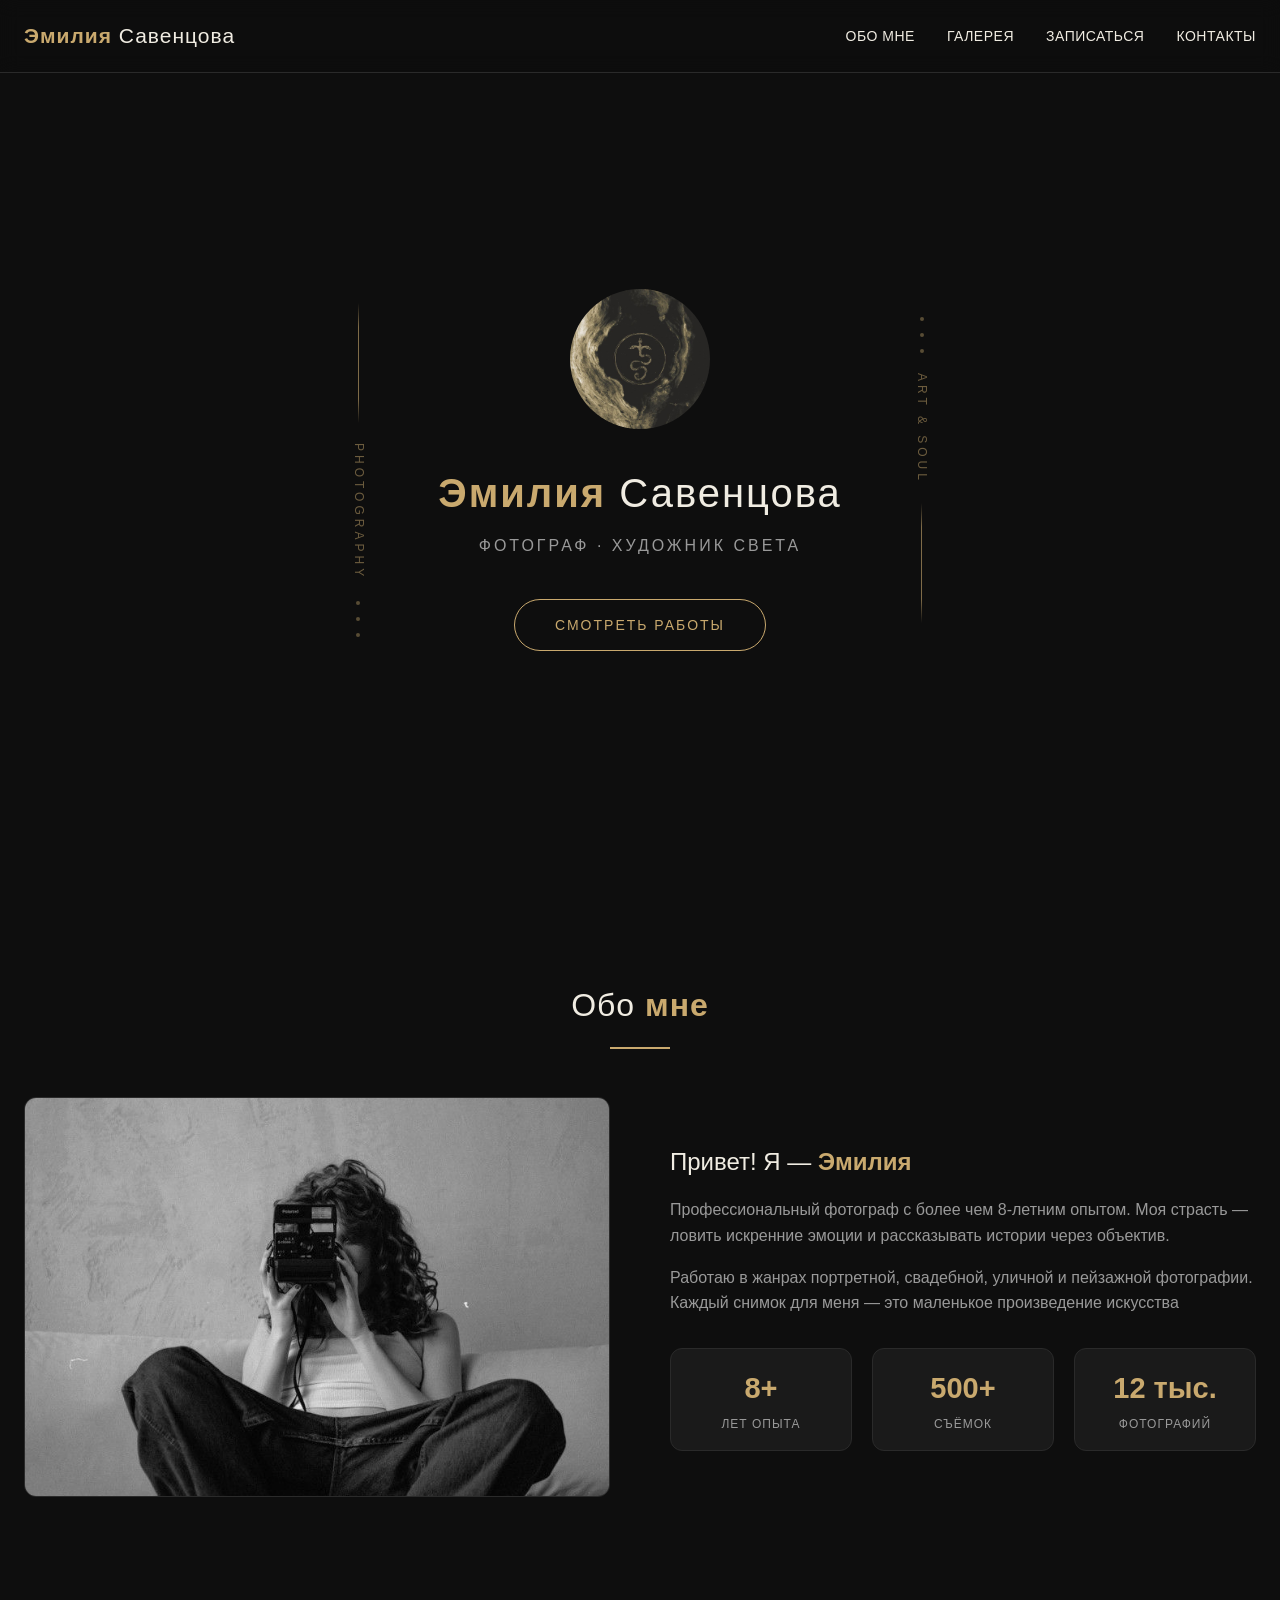
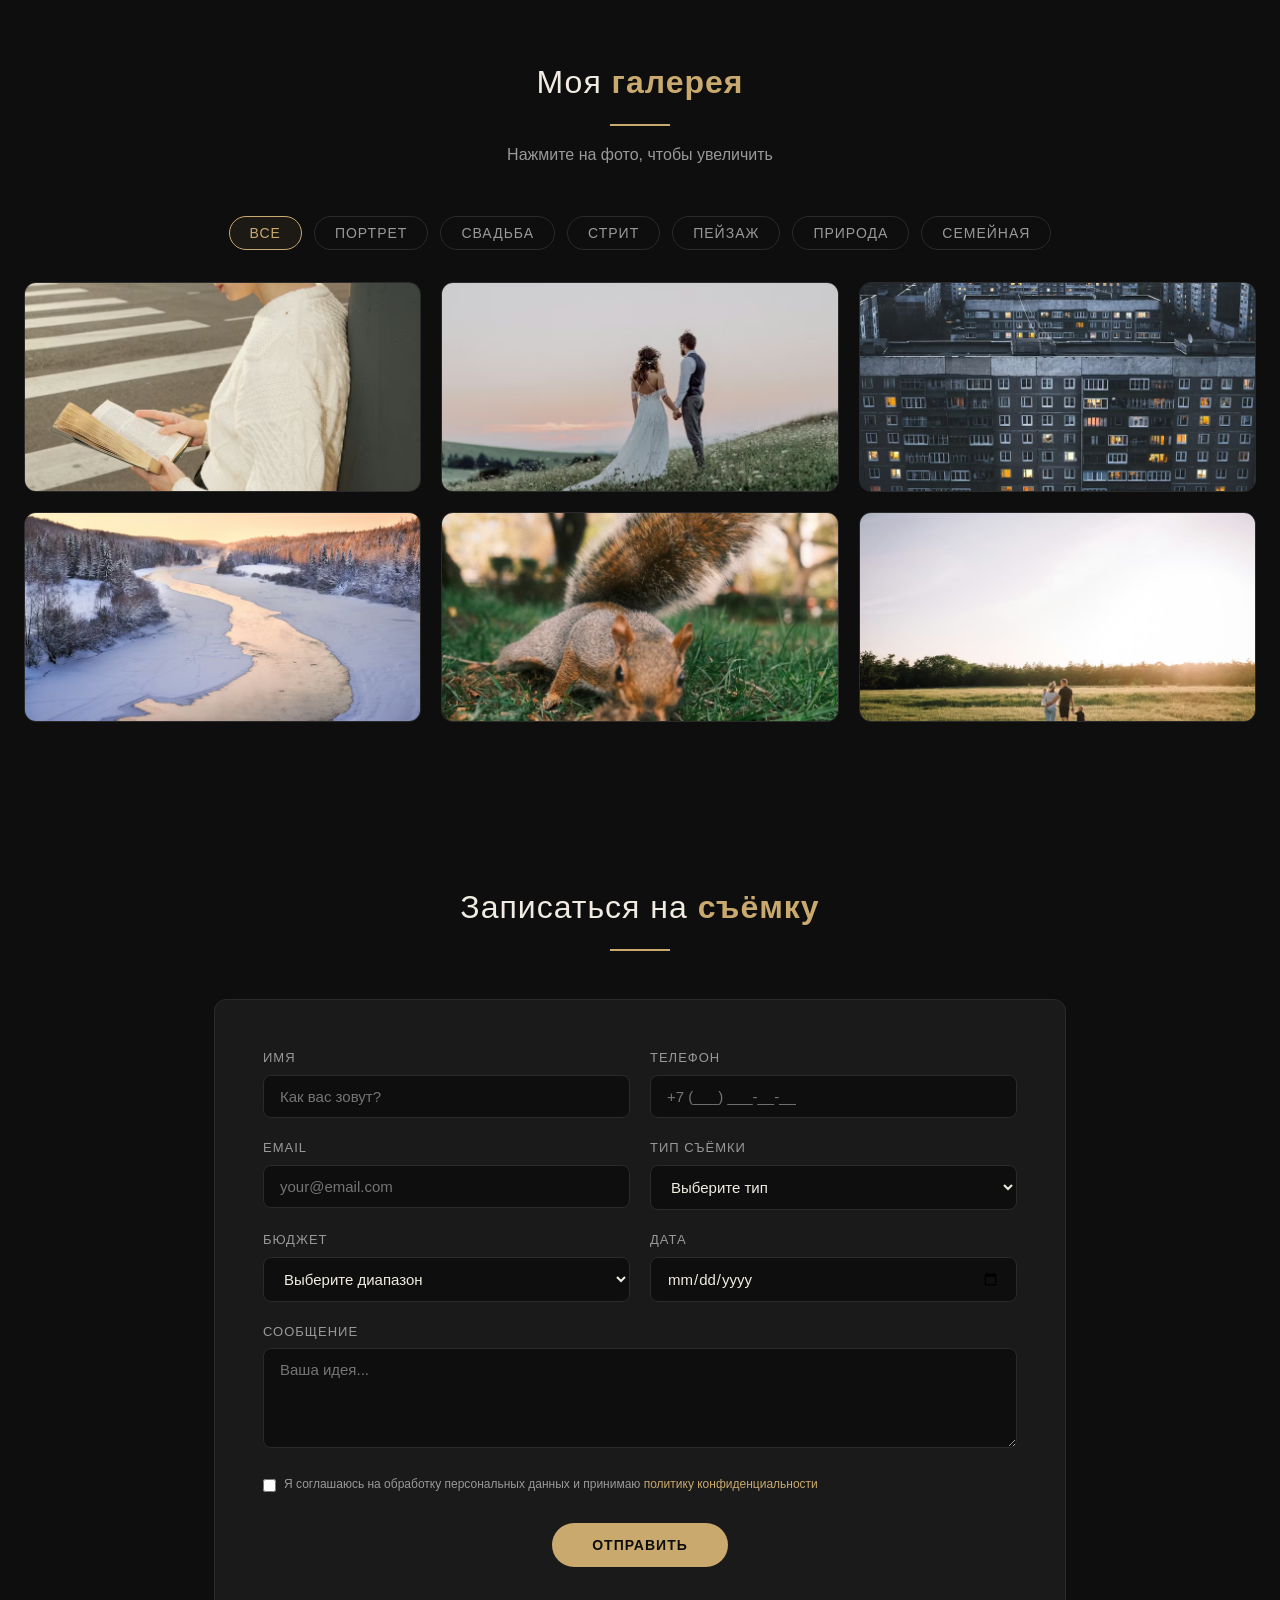
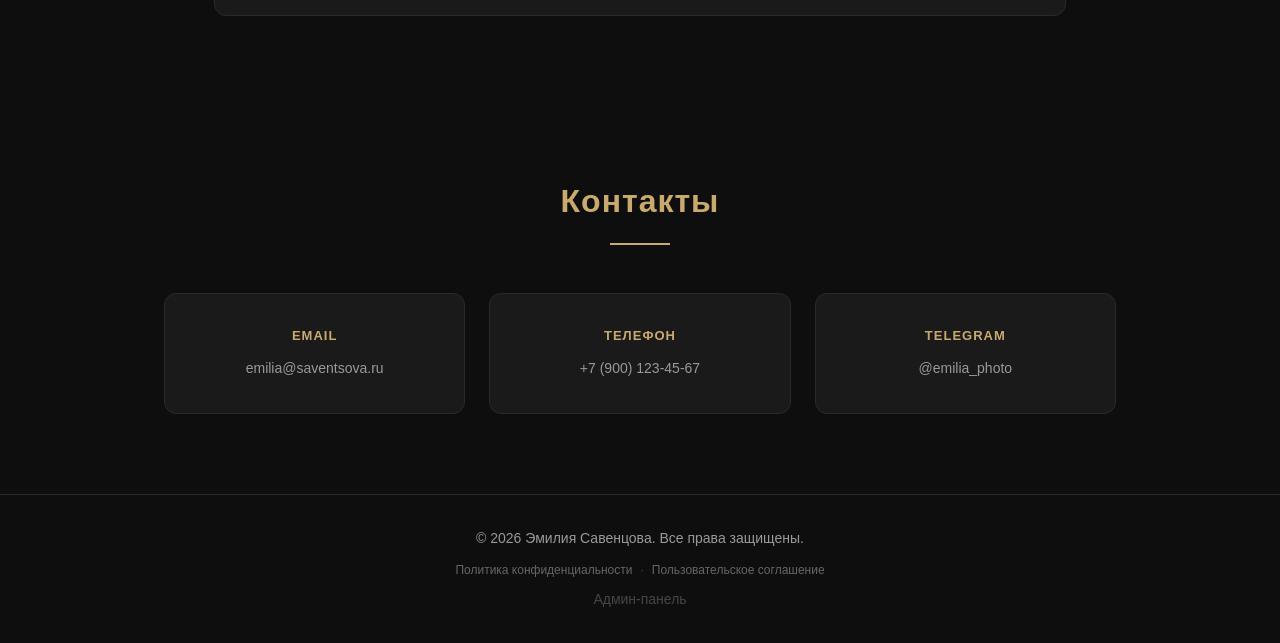
==== commit f1f5b205: "Add files via upload" ====
--- a/index.html
+++ b/index.html
@@ -193,9 +193,15 @@
             <label class="booking__form-label" for="bookDate">Дата</label>
             <input class="booking__form-input" type="date" id="bookDate">
           </div>
-          <div class="booking__form-group booking__form-group--full">
+                    <div class="booking__form-group booking__form-group--full">
             <label class="booking__form-label" for="bookMessage">Сообщение</label>
             <textarea class="booking__form-textarea" id="bookMessage" placeholder="Ваша идея..."></textarea>
+          </div>
+          <div class="booking__consent">
+            <input class="booking__consent-input" type="checkbox" id="bookConsent" required>
+            <label class="booking__consent-label" for="bookConsent">
+              Я соглашаюсь на обработку персональных данных и принимаю <a class="booking__consent-link" href="privacy-policy.html" target="_blank">политику конфиденциальности</a>
+            </label>
           </div>
           <button type="submit" class="booking__form-btn">Отправить</button>
         </form>
@@ -229,9 +235,13 @@
   <!-- подвал -->
   <footer class="footer">
     <p class="footer__text">© 2026 Эмилия Савенцова. Все права защищены.</p>
+    <div class="footer__legal">
+      <a class="footer__legal-link" href="privacy-policy.html">Политика конфиденциальности</a>
+      <span class="footer__legal-separator">·</span>
+      <a class="footer__legal-link" href="terms.html">Пользовательское соглашение</a>
+    </div>
     <a href="admin.html" class="footer__admin-btn">Админ-панель</a>
   </footer>
-
   <!-- всплывающее окно -->
   <div class="lightbox" id="lightbox">
     <button class="lightbox__close" id="lightboxClose">×</button>
--- a/css/style.css
+++ b/css/style.css
@@ -979,4 +979,61 @@
     height: 40px;
     font-size: 24px;
   }
+}
+/* согласие на обработку данных */
+.booking__consent {
+  grid-column: 1 / -1;
+  display: flex;
+  align-items: flex-start;
+  gap: 8px;
+  margin-top: 8px;
+}
+
+.booking__consent-input {
+  margin-top: 3px;
+  accent-color: #c9a96e;
+  cursor: pointer;
+}
+
+.booking__consent-label {
+  font-size: 12px;
+  color: #999;
+  line-height: 1.4;
+  cursor: pointer;
+}
+
+.booking__consent-link {
+  color: #c9a96e;
+  text-decoration: none;
+  border-bottom: 1px dashed transparent;
+  transition: border-color 0.2s;
+}
+
+.booking__consent-link:hover {
+  border-bottom-color: #c9a96e;
+}
+
+/* юридические ссылки в подвале */
+.footer__legal {
+  display: flex;
+  justify-content: center;
+  align-items: center;
+  gap: 8px;
+  margin: 12px 0 8px;
+  font-size: 12px;
+}
+
+.footer__legal-link {
+  color: #666;
+  text-decoration: none;
+  transition: color 0.2s;
+}
+
+.footer__legal-link:hover {
+  color: #c9a96e;
+}
+
+.footer__legal-separator {
+  color: #444;
+  user-select: none;
 }
